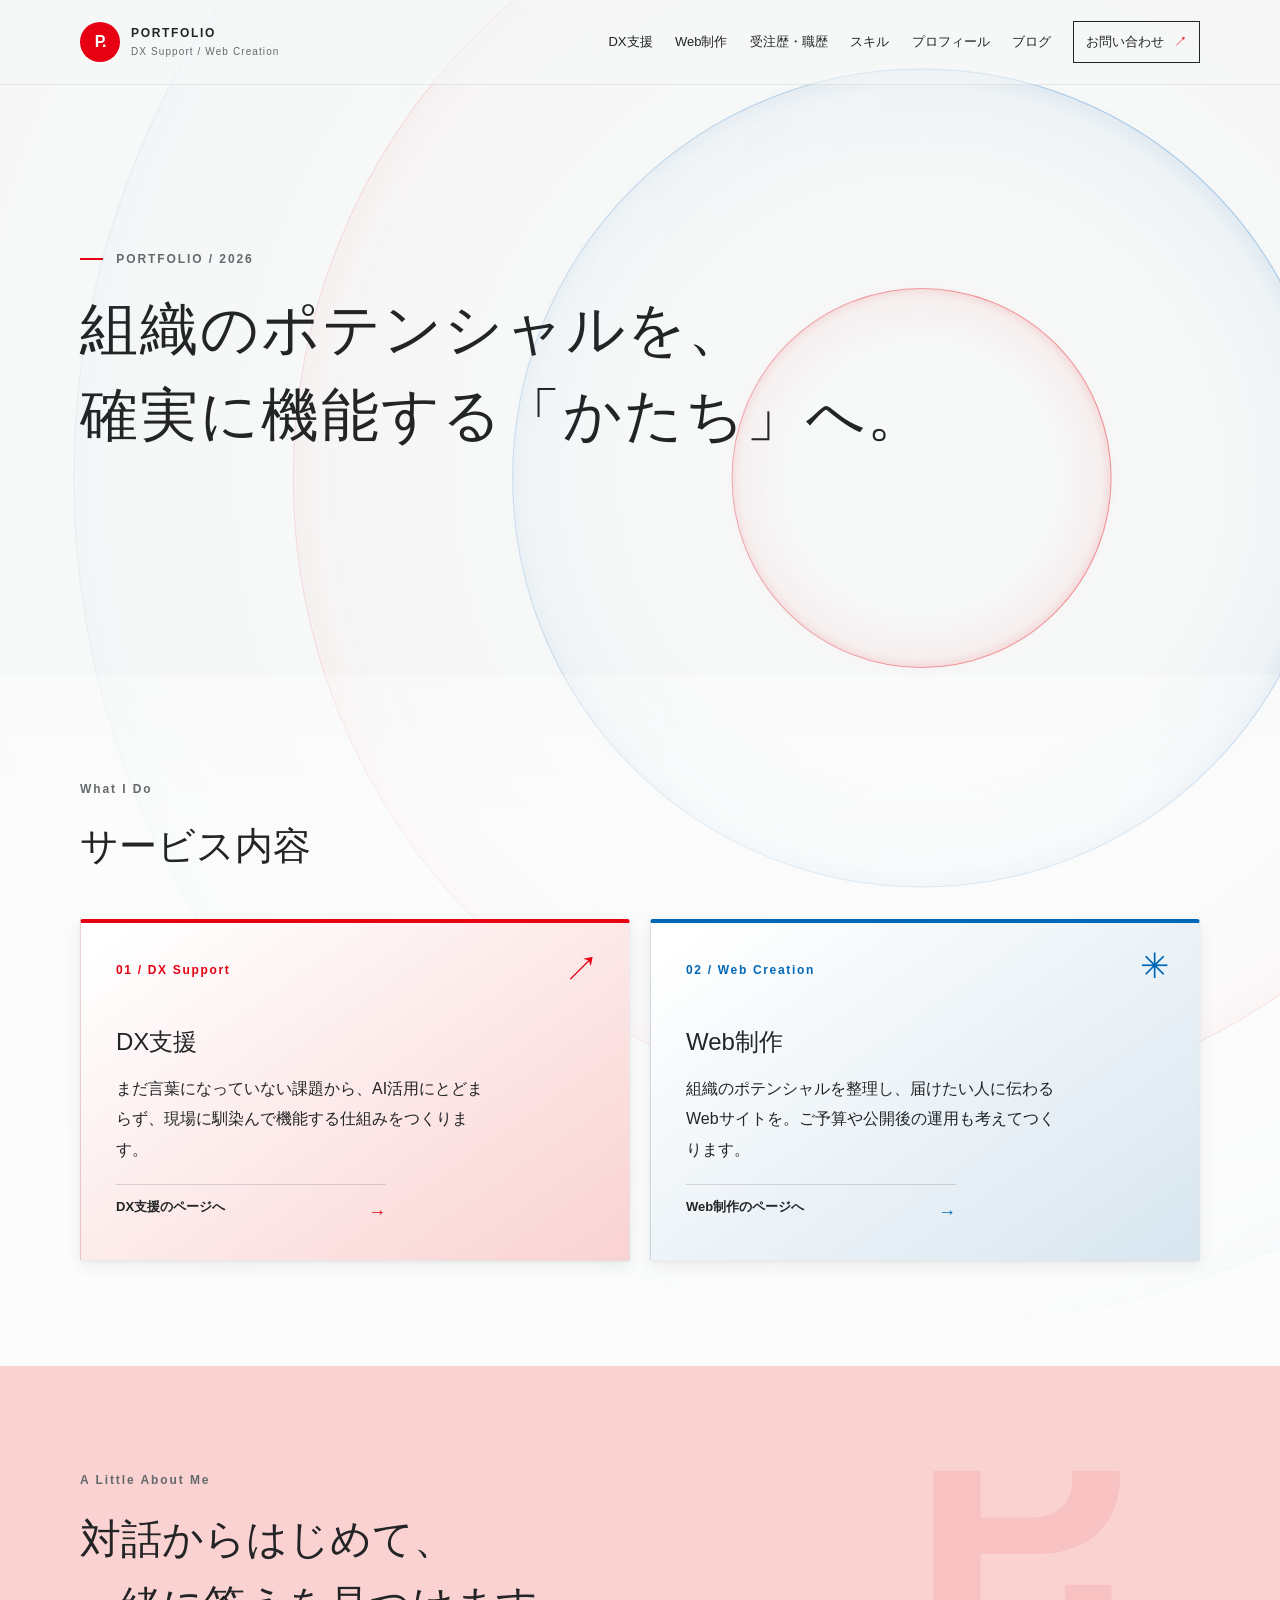
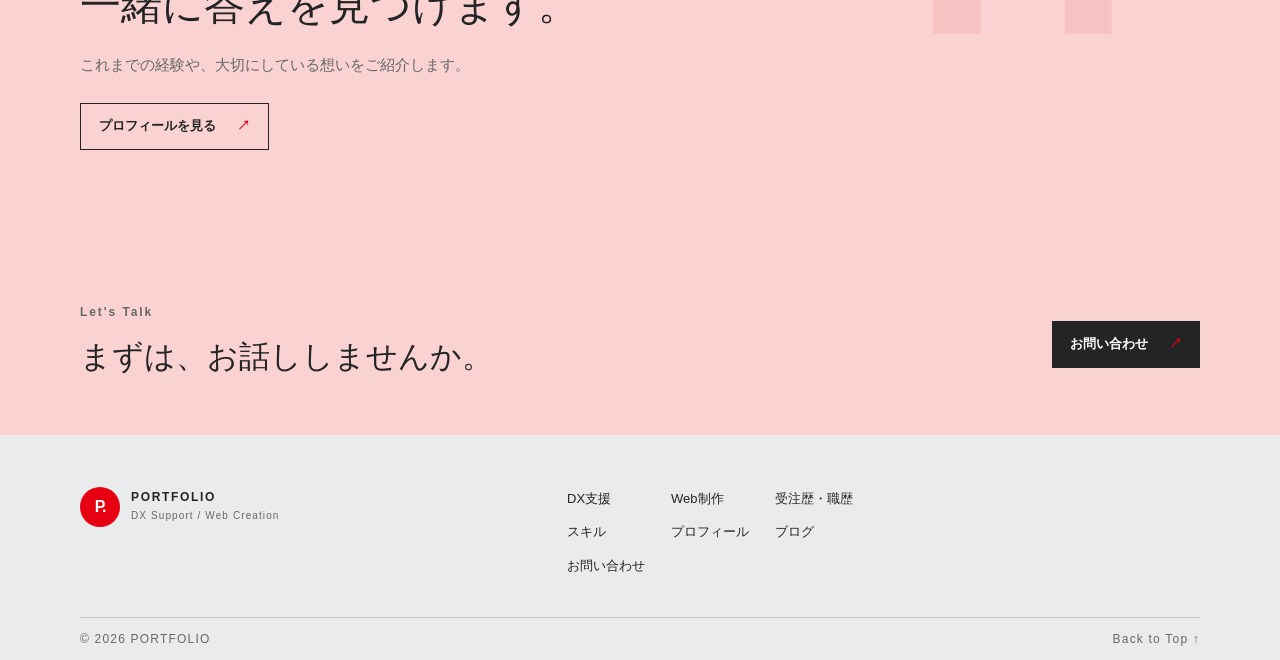
==== index.html @ 4e745b6d "1commit" ====
<!doctype html>
<html lang="ja">
<head>
  <meta charset="utf-8">
  <meta name="viewport" content="width=device-width, initial-scale=1">
  <meta name="description" content="DX支援とWebクリエーションで、課題を整理し、現場に馴染む仕組み作りをサポートします">
  <meta name="theme-color" content="#FAD2D2">
  <title>ポートフォリオ — DX支援とWebクリエーション</title>
  <link rel="stylesheet" href="style.css">
  <script src="menu.js" defer></script>
  <script src="hero.js" defer></script>
</head>
<body class="home-page">
  <header class="site-header">
    <div class="container header-inner">
      <a class="brand" href="index.html"><span class="brand-symbol">P.</span><span>PORTFOLIO<small>DX Support / Web Creation</small></span></a>
      <button class="menu-toggle" type="button" aria-expanded="false" aria-controls="site-nav" aria-label="メニューを開く"><span></span><span></span></button>
      <nav class="site-nav" id="site-nav" aria-label="メインナビゲーション">
        <a href="dx.html">DX支援</a><a href="web.html">Web制作</a><a href="works.html">受注歴・職歴</a><a href="skills.html">スキル</a><a href="profile.html">プロフィール</a><a href="blog.html">ブログ</a><a class="nav-contact" href="contact.html">お問い合わせ <span>↗</span></a>
      </nav>
    </div>
  </header>
  <main>
    <section class="hero">
      <div class="hero-copy">
        <p class="eyebrow"><span class="eyebrow-mark"></span> PORTFOLIO / 2026</p>
        <h1>組織のポテンシャルを、<br>確実に機能する<br class="mobile-break">「かたち」へ。</h1>
      </div>
      <div class="hero-art hero-art-wide" aria-hidden="true">
        <canvas class="hero-canvas"></canvas>
      </div>
    </section>
    <section class="section services" id="services">
      <div class="container">
        <div class="section-heading">
          <div><p class="eyebrow">What I Do</p><h2>サービス内容</h2></div>
        </div>
        <div class="service-grid">
          <a class="service-card card-dx" href="dx.html">
            <span class="card-label">01 / DX Support</span><span class="card-symbol" aria-hidden="true">↗</span>
            <h3>DX支援</h3>
            <p>まだ言葉になっていない課題から、AI活用にとどまらず、現場に馴染んで機能する仕組みをつくります。
            </p>
            <span class="card-link">DX支援のページへ <b>→</b></span>
          </a>
          <a class="service-card card-web" href="web.html">
            <span class="card-label">02 / Web Creation</span><span class="card-symbol" aria-hidden="true">✳</span>
            <h3>Web制作</h3>
            <p>組織のポテンシャルを整理し、届けたい人に伝わるWebサイトを。ご予算や公開後の運用も考えてつくります。</p>
            <span class="card-link">Web制作のページへ <b>→</b></span>
          </a>
        </div>
      </div>
    </section>
    <section class="section about">
      <div class="container about-inner">
        <div><p class="eyebrow">A Little About Me</p><h2>対話からはじめて、<br>一緒に答えを見つけます。</h2><p>これまでの経験や、大切にしている想いをご紹介します。</p><a class="button button-outline" href="profile.html">プロフィールを見る <span>↗</span></a></div>
        <span class="about-mark" aria-hidden="true">P.</span>
      </div>
    </section>
    <section class="section contact-strip">
      <div class="container strip-inner"><div><p class="eyebrow">Let's Talk</p><h2>まずは、お話ししませんか。</h2></div><a class="button button-dark" href="contact.html">お問い合わせ <span>↗</span></a></div>
    </section>
  </main>
  <footer class="site-footer">
    <div class="container footer-main">
      <a class="brand footer-brand" href="index.html"><span class="brand-symbol">P.</span><span>PORTFOLIO<small>DX Support / Web Creation</small></span></a>
      <nav class="footer-nav" aria-label="フッターナビゲーション"><a href="dx.html">DX支援</a><a href="web.html">Web制作</a><a href="works.html">受注歴・職歴</a><a href="skills.html">スキル</a><a href="profile.html">プロフィール</a><a href="blog.html">ブログ</a><a href="contact.html">お問い合わせ</a></nav>
    </div>
    <div class="container footer-bottom"><span>© <span data-year></span> PORTFOLIO</span><a href="#">Back to Top ↑</a></div>
  </footer>
</body>
</html>
---- style.css ----
/* =========================================================
   1. Color, typography, and shared design tokens
   Edit these values to update the palette across the site.
   ========================================================= */
:root {
  /* Base font size: 1rem = the browser's default size (normally 16px). */
  font-size: 100%;
  --hero-header-height: 84px;

  --expo-red: #E60012;
  --expo-blue: #0068B7;
  --expo-mid-gray: #828487;
  --expo-dark-gray: #222426;
  --expo-gray: #D2D7DA;
  --expo-pale-red: #FAD2D2;
  --expo-pale-blue: #D8E6F0;

  --accent: var(--expo-red);
  --accent-soft: var(--expo-pale-red);
  --accent-rgb: 230, 0, 18;

  --paper: #F7F8F8;
  --white: #FFFFFF;
  --text: var(--expo-dark-gray);
  --muted: #65696B;
  --line: rgba(34, 36, 38, 0.16);
  --font: "Noto Sans JP", "Hiragino Kaku Gothic ProN", Meiryo, sans-serif;
}

/* WEB page uses blue. All other pages use the default red theme. */
body.theme-web {
  --accent: var(--expo-blue);
  --accent-soft: var(--expo-pale-blue);
  --accent-rgb: 0, 104, 183;
}

/* =========================================================
   2. Base styles and shared layout
   ========================================================= */
* {
  box-sizing: border-box;
}

html {
  scroll-behavior: smooth;
}

body {
  margin: 0;
  background: var(--paper);
  color: var(--text);
  font-family: var(--font);
  font-size: 1rem;
  line-height: 1.9;
  -webkit-font-smoothing: antialiased;
}

a {
  color: inherit;
  text-decoration: none;
}

button {
  font: inherit;
}

.container {
  width: min(1120px, calc(100% - 64px));
  margin-inline: auto;
}

.section {
  padding-block: 105px;
}

/* Shared small section label: eyebrow */
.eyebrow {
  margin: 0 0 18px;
  color: var(--muted);
  font: 600 0.75rem/1.5 Arial, sans-serif;
  letter-spacing: 0.16em;
}

/* Red/blue short line beside the eyebrow label */
.eyebrow-mark {
  display: inline-block;
  width: 23px;
  height: 2px;
  margin: 0 8px 3px 0;
  background: var(--accent);
}

/* =========================================================
   3. Shared header and navigation
   ========================================================= */
.brand {
  display: inline-flex;
  align-items: center;
  gap: 11px;
  font: 700 0.75rem/1.25 Arial, sans-serif;
  letter-spacing: 0.14em;
}

.brand small {
  display: block;
  margin-top: 5px;
  color: var(--muted);
  font-size: 0.625rem;
  font-weight: 500;
  letter-spacing: 0.11em;
}

.brand-symbol {
  display: grid;
  width: 40px;
  height: 40px;
  place-items: center;
  border-radius: 50%;
  background: var(--accent);
  color: var(--white);
  font-size: 1rem;
  letter-spacing: -0.08em;
}

.site-header {
  position: relative;
  z-index: 4;
  border-bottom: 1px solid var(--line);
  background: rgba(247, 248, 248, 0.96);
}

.home-page .site-header {
  border-bottom-color: rgba(34, 36, 38, 0.08);
  background: rgba(247, 248, 248, 0.58);
}

.header-inner {
  display: flex;
  min-height: 84px;
  align-items: center;
  justify-content: space-between;
  gap: 24px;
}

.site-nav {
  display: flex;
  align-items: center;
  gap: clamp(12px, 1.75vw, 23px);
}

.site-nav a {
  position: relative;
  font-size: 0.8125rem;
  white-space: nowrap;
}

.site-nav a:not(.nav-contact):hover,
.site-nav a[aria-current="page"] {
  color: var(--accent);
}

/* Active-page underline decoration */
.site-nav a[aria-current="page"]:not(.nav-contact)::after {
  position: absolute;
  right: 0;
  bottom: -7px;
  left: 0;
  height: 2px;
  background: var(--accent);
  content: "";
}

.nav-contact {
  padding: 8px 12px;
  border: 1px solid var(--expo-dark-gray);
}

.nav-contact span,
.button span {
  margin-left: 6px;
  color: var(--accent);
}

.menu-toggle {
  display: none;
}

/* =========================================================
   4. TOP page: hero, service cards, and introduction
   ========================================================= */
.hero {
  position: relative;
  display: flex;
  width: 100%;
  min-height: 590px;
  align-items: center;
  margin-inline: 0;
  padding-block: 65px 95px;
}

.hero-copy {
  position: relative;
  z-index: 2;
  width: min(1120px, calc(100% - 64px));
  margin-inline: auto;
}

/* Hero/page title font sizes */
.hero h1,
.page-hero h1 {
  margin: 0 0 22px;
  font-size: clamp(2.3125rem, 4.5vw, 3.625rem);
  font-weight: 500;
  line-height: 1.5;
  letter-spacing: 0.035em;
}

.mobile-break {
  display: none;
}

.lead {
  margin: 0 0 29px;
  color: var(--muted);
  font-size: 1rem;
  line-height: 2.15;
}

.text-link {
  display: inline-flex;
  align-items: center;
  gap: 14px;
  padding-bottom: 5px;
  border-bottom: 1px solid var(--expo-dark-gray);
  font-size: 0.875rem;
  font-weight: 600;
}

.text-link span,
.card-link b {
  color: var(--accent);
  font-size: 1.125rem;
}

/* Hero illustration decoration, shared by TOP, DX, and WEB */
.hero-art {
  position: relative;
  width: min(100%, 465px);
  aspect-ratio: 1 / 0.84;
  justify-self: end;
  overflow: hidden;
  background: transparent;
}

.hero > .hero-art {
  position: absolute;
  z-index: 1;
  top: 50%;
  right: 0;
  width: min(43%, 465px);
  transform: translateY(-50%);
}

.hero > .hero-art.hero-art-wide {
  inset: calc(-1 * var(--hero-header-height)) 0 0;
  width: 100%;
  height: calc(100vh + 360px);
  aspect-ratio: auto;
  transform: none;
  pointer-events: none;
}

.hero-art-wide::before {
  display: none;
}

.hero-canvas {
  position: absolute;
  inset: 0;
  display: block;
  width: 100%;
  height: 100%;
}

.hero-art-wide .art-disc,
.hero-art-wide .art-caption,
.hero-art-wide .art-index {
  display: none;
}

.hero-art::before {
  position: absolute;
  z-index: 0;
  top: 50%;
  left: 50%;
  width: 82%;
  aspect-ratio: 1;
  border-radius: 50%;
  background: var(--accent-soft);
  opacity: 0.46;
  content: "";
  transform: translate(-50%, -50%);
}

.light-triangle {
  position: absolute;
  inset: 0;
  z-index: 1;
  width: 100%;
  height: 100%;
  overflow: visible;
}

.triangle-fill {
  fill: var(--accent-soft);
  fill-opacity: 0.17;
}

.triangle-outline {
  fill: none;
  stroke: var(--accent);
  stroke-opacity: 0.42;
  stroke-width: 0.8;
  vector-effect: non-scaling-stroke;
}

.triangle-rays {
  fill: none;
  stroke: var(--accent);
  stroke-opacity: 0.13;
  stroke-width: 0.65;
  vector-effect: non-scaling-stroke;
}

.moving-ray {
  stroke: var(--accent);
  stroke-linecap: round;
  stroke-width: 1;
  vector-effect: non-scaling-stroke;
}

.ray-one {
  stroke-opacity: 0.38;
}

.ray-two,
.ray-three {
  stroke-opacity: 0.2;
}

.light-halo {
  fill: var(--accent);
  opacity: 0.24;
  filter: blur(9px);
}

.light-point {
  fill: var(--white);
  stroke: var(--accent);
  stroke-width: 1;
  vector-effect: non-scaling-stroke;
}

.art-disc {
  position: absolute;
  z-index: 2;
  top: 50%;
  left: 50%;
  display: flex;
  width: 142px;
  aspect-ratio: 1;
  align-items: center;
  justify-content: center;
  gap: 5px;
  border-radius: 50%;
  background: var(--white);
  color: var(--expo-dark-gray);
  font: 600 1.3125rem Arial, sans-serif;
  letter-spacing: -0.06em;
  transform: translate(-50%, -50%);
}

.art-disc span {
  color: var(--accent);
  font-size: 1.0625rem;
}

.art-caption,
.art-index {
  position: absolute;
  z-index: 3;
  color: var(--expo-dark-gray);
  font: 600 0.6875rem Arial, sans-serif;
  letter-spacing: 0.15em;
}

.art-caption {
  bottom: 11%;
  left: 9%;
}

.art-index {
  top: 10%;
  right: 9%;
  color: var(--accent);
}

/* TOP: two service cards */
.services {
  position: relative;
  z-index: 2;
  background: var(--white);
}

.home-page .services {
  background: linear-gradient(
    180deg,
    rgba(255, 255, 255, 0.3) 0,
    rgba(255, 255, 255, 0.56) 150px,
    rgba(255, 255, 255, 0.56) 100%
  );
}

.section-heading {
  display: flex;
  align-items: end;
  justify-content: space-between;
  gap: 28px;
  margin-bottom: 42px;
}

/* Section heading font sizes */
.section-heading h2,
.section-title {
  margin: 0;
  font-size: clamp(1.6875rem, 3vw, 2.375rem);
  font-weight: 500;
  line-height: 1.6;
}

.content-section .section-heading > p {
  margin: 0 0 4px;
  color: var(--muted);
  font-size: 0.875rem;
  line-height: 2;
}

.service-grid {
  display: grid;
  grid-template-columns: repeat(2, 1fr);
  gap: 20px;
}

.service-card {
  position: relative;
  min-height: 305px;
  padding: 31px 35px;
  border: 1px solid rgba(34, 36, 38, 0.08);
  border-top: 4px solid var(--card-accent);
  border-radius: 3px;
  box-shadow: 0 5px 16px rgba(34, 36, 38, 0.07), 0 1px 3px rgba(34, 36, 38, 0.05);
  transition: transform 0.2s ease, box-shadow 0.2s ease;
}

.service-card:hover {
  transform: translateY(-6px);
  box-shadow: 0 14px 28px rgba(34, 36, 38, 0.12), 0 3px 8px rgba(34, 36, 38, 0.06);
}

/* Each service card has its own palette, regardless of the current page theme. */
.card-dx {
  --card-accent: var(--expo-red);

  background: linear-gradient(145deg, var(--white) 5%, var(--expo-pale-red) 100%);
}

.card-web {
  --card-accent: var(--expo-blue);

  background: linear-gradient(145deg, var(--white) 5%, var(--expo-pale-blue) 100%);
}

.card-label {
  color: var(--card-accent);
  font: 600 0.75rem Arial, sans-serif;
  letter-spacing: 0.14em;
}

.work-art > span {
  color: var(--muted);
  font: 600 0.75rem Arial, sans-serif;
  letter-spacing: 0.14em;
}

.card-symbol {
  position: absolute;
  top: 23px;
  right: 30px;
  color: var(--card-accent);
  font: 400 2.1875rem Arial, sans-serif;
}

.service-card h3 {
  margin: 38px 0 12px;
  font-size: 1.5rem;
  font-weight: 500;
  line-height: 1.65;
}

.service-card > p {
  max-width: 380px;
  margin: 0 0 19px;
  color: var(--expo-dark-gray);
  font-size: 1rem;
  line-height: 1.9;
}

.card-link {
  display: flex;
  width: min(100%, 270px);
  justify-content: space-between;
  padding-top: 10px;
  border-top: 1px solid var(--line);
  font-size: 0.8125rem;
  font-weight: 600;
}

.card-link b {
  color: var(--card-accent);
}

/* TOP: profile introduction section */
.about {
  background: var(--accent-soft);
}

.about-inner {
  position: relative;
  overflow: hidden;
}

.about h2 {
  margin: 0 0 13px;
  font-size: clamp(1.75rem, 3.2vw, 2.5625rem);
  font-weight: 500;
  line-height: 1.6;
}

.about-inner > div > p:not(.eyebrow) {
  margin: 0 0 23px;
  color: var(--muted);
  font-size: 0.9375rem;
}

/* Large decorative initials in the TOP profile section */
.about-mark {
  position: absolute;
  top: -100px;
  right: 10%;
  color: rgba(var(--accent-rgb), 0.08);
  font: 700 20.625rem / 0.9 Arial, sans-serif;
  letter-spacing: -0.14em;
  pointer-events: none;
}

.button {
  position: relative;
  z-index: 1;
  display: inline-flex;
  min-height: 47px;
  align-items: center;
  justify-content: center;
  gap: 15px;
  padding: 0 18px;
  font-size: 0.8125rem;
  font-weight: 600;
}

.button-outline {
  border: 1px solid var(--expo-dark-gray);
}

.button-outline:hover {
  background: var(--expo-dark-gray);
  color: var(--white);
}

.button-dark {
  background: var(--expo-dark-gray);
  color: var(--white);
}

.button-dark:hover {
  background: var(--accent);
}

/* TOP and inner-page contact call-to-action section */
.contact-strip {
  padding-block: 48px;
  background: var(--accent-soft);
}

.strip-inner {
  display: flex;
  align-items: center;
  justify-content: space-between;
  gap: 20px;
}

.strip-inner .eyebrow {
  margin-bottom: 7px;
}

.strip-inner h2 {
  margin: 0;
  font-size: clamp(1.375rem, 3vw, 1.9375rem);
  font-weight: 500;
}

/* =========================================================
   5. DX and WEB pages: page hero and service sections
   ========================================================= */
.page-hero {
  padding-block: 93px 70px;
}

/* DX/WEB hero with the circular illustration */
.page-hero.has-art {
  display: grid;
  grid-template-columns: 1fr 0.9fr;
  align-items: center;
  gap: 30px;
}

.page-hero.has-art .hero-art {
  grid-column: 2;
  grid-row: 1;
  align-self: center;
}

.page-hero.has-art .page-hero-copy {
  grid-column: 1;
  grid-row: 1;
}

.page-hero h1 {
  margin-bottom: 15px;
}

.page-hero .lead {
  margin-bottom: 0;
}

.content-section {
  background: var(--white);
}

.section-gray {
  background: var(--paper);
}

.section-title {
  margin-bottom: 38px;
}

/* DX/WEB: three-step service process */
.steps {
  display: grid;
  grid-template-columns: repeat(3, 1fr);
  border-block: 1px solid var(--line);
}

.steps article {
  min-height: 195px;
  padding: 23px 25px 22px 0;
}

.steps article + article {
  padding-left: 25px;
  border-left: 1px solid var(--line);
}

.steps article > span,
.service-list article > span,
.skill-list article > span {
  color: var(--accent);
  font: 600 0.75rem Arial, sans-serif;
  letter-spacing: 0.1em;
}

.steps h3 {
  margin: 25px 0 7px;
  font-size: 1.125rem;
  font-weight: 600;
}

.steps p,
.work-card > p:last-child {
  margin: 0;
  color: var(--muted);
  font-size: 0.875rem;
  line-height: 1.9;
}

/* DX/WEB: list of offered services */
.service-list {
  border-top: 1px solid var(--line);
}

.service-list article {
  display: grid;
  grid-template-columns: 85px 1fr;
  gap: 15px;
  padding: 23px 0;
  border-bottom: 1px solid var(--line);
}

.service-list h3 {
  margin: 0 0 5px;
  font-size: 1.0625rem;
}

.service-list p {
  margin: 0;
  color: var(--muted);
  font-size: 0.875rem;
}

/* =========================================================
   6. Works and skills pages
   ========================================================= */
/* Works and DX/WEB case-study cards */
.work-grid {
  display: grid;
  grid-template-columns: repeat(3, 1fr);
  gap: 23px;
}

.work-art {
  position: relative;
  display: flex;
  min-height: 205px;
  flex-direction: column;
  justify-content: space-between;
  padding: 17px;
  overflow: hidden;
}

/* Decorative orbit outlines on case-study cards */
.work-art::before,
.work-art::after {
  position: absolute;
  width: 160px;
  height: 160px;
  border: 1px solid rgba(34, 36, 38, 0.25);
  border-radius: 50%;
  content: "";
}

.work-art::before {
  top: 25px;
  right: -25px;
}

.work-art::after {
  right: 12px;
  bottom: -95px;
}

.work-art > span,
.work-art > b {
  position: relative;
  z-index: 1;
}

.work-art > b {
  align-self: flex-end;
  color: var(--expo-dark-gray);
  font: 500 1.5rem / 1.25 Arial, sans-serif;
}

/* Case-study card background colors */
.art-red,
.art-blue {
  background: var(--accent-soft);
}

.art-gray {
  background: var(--expo-gray);
}

.work-category {
  margin: 15px 0 5px;
  color: var(--muted);
  font-size: 0.75rem;
}

.work-card h3 {
  margin: 0 0 6px;
  font-size: 1rem;
}

.section-action {
  margin-top: 32px;
}

.note {
  margin: 18px 0 0;
  color: var(--muted);
  font-size: 0.75rem;
}

/* Career and qualification timelines */
.timeline {
  border-top: 1px solid var(--line);
}

.timeline article {
  display: grid;
  grid-template-columns: 180px 1fr;
  gap: 20px;
  padding: 22px 0;
  border-bottom: 1px solid var(--line);
}

.timeline article > p {
  margin: 0;
  color: var(--muted);
  font: 500 0.875rem Arial, sans-serif;
}

.timeline h3 {
  margin: 0 0 5px;
  font-size: 1.0625rem;
}

.timeline article div > span {
  color: var(--muted);
  font-size: 0.875rem;
}

/* Skills page: skill categories and tools */
.skill-layout {
  display: grid;
  grid-template-columns: 0.75fr 1.25fr;
  gap: 45px;
}

.skill-layout .section-title {
  margin-bottom: 0;
}

.skill-list {
  border-top: 1px solid var(--line);
}

.skill-list article {
  display: grid;
  grid-template-columns: 60px 1fr;
  gap: 12px;
  padding: 21px 0;
  border-bottom: 1px solid var(--line);
}

.skill-list h3 {
  margin: 0 0 5px;
  font-size: 1.0625rem;
}

.skill-list p {
  margin: 0;
  color: var(--muted);
  font-size: 0.875rem;
}

.tags {
  display: flex;
  flex-wrap: wrap;
  align-content: start;
  gap: 10px;
}

.tags span {
  padding: 8px 14px;
  border: 1px solid var(--line);
  border-radius: 30px;
  font-size: 0.8125rem;
}

/* =========================================================
   7. Profile page
   ========================================================= */
.profile-layout {
  display: grid;
  grid-template-columns: 0.8fr 1.2fr;
  align-items: center;
  gap: 75px;
}

/* Profile photo placeholder and its decorative circles */
.portrait {
  position: relative;
  display: grid;
  min-height: 380px;
  place-items: center;
  overflow: hidden;
  background: var(--accent-soft);
  color: var(--accent);
  font: 600 1.875rem / 1.15 Arial, sans-serif;
  text-align: center;
  letter-spacing: 0.1em;
}

.portrait::before,
.portrait::after {
  position: absolute;
  width: 195px;
  height: 195px;
  border: 1px solid rgba(34, 36, 38, 0.2);
  border-radius: 50%;
  content: "";
}

.portrait::before {
  top: 12%;
  left: -25%;
}

.portrait::after {
  right: -25%;
  bottom: -16%;
}

.portrait small {
  position: absolute;
  bottom: 13px;
  color: var(--muted);
  font: 400 0.75rem var(--font);
  letter-spacing: 0;
}

.profile-copy .eyebrow {
  margin-bottom: 12px;
}

.profile-copy h2 {
  margin: 0;
  font-size: 1.6875rem;
  font-weight: 500;
}

.profile-copy .role {
  margin: 3px 0 22px;
  color: var(--muted);
  font: 500 0.75rem Arial, sans-serif;
  letter-spacing: 0.13em;
}

.profile-copy > p:not(.eyebrow):not(.role) {
  color: var(--muted);
  font-size: 0.9375rem;
  line-height: 2.1;
}

.profile-copy .text-link {
  margin-top: 9px;
}

/* Profile page: personal message section */
.belief {
  background: var(--accent-soft);
  text-align: center;
}

.belief h2 {
  margin: 0 0 17px;
  font-size: clamp(1.6875rem, 4vw, 2.4375rem);
  font-weight: 500;
  line-height: 1.65;
}

.belief p:last-child {
  margin: 0;
  color: var(--muted);
  font-size: 0.9375rem;
}

/* =========================================================
   8. Blog and contact pages: simple doorway cards
   ========================================================= */
.door-card {
  max-width: 760px;
  padding: 58px 25px;
  background: var(--paper);
  text-align: center;
}

.door-symbol {
  display: grid;
  width: 60px;
  height: 60px;
  place-items: center;
  margin: 0 auto 22px;
  border-radius: 50%;
  background: var(--accent-soft);
  color: var(--accent);
  font-size: 1.5625rem;
}

.door-card .eyebrow {
  margin-bottom: 10px;
}

.door-card h2 {
  margin: 0 0 12px;
  font-size: clamp(1.5rem, 3vw, 2.0625rem);
  font-weight: 500;
}

.door-card > p:not(.eyebrow):not(.note) {
  margin: 0 0 22px;
  color: var(--muted);
  font-size: 0.9375rem;
}

.door-card .note {
  margin-top: 14px;
}

/* Utility for coloring a single text element with the page accent */
.accent-text {
  color: var(--accent);
}

/* =========================================================
   9. Shared footer
   ========================================================= */
.site-footer {
  padding-top: 52px;
  background: #E9EBEC;
}

.footer-main {
  display: grid;
  grid-template-columns: 1fr 1.4fr;
  gap: 35px;
  padding-bottom: 38px;
}

.footer-brand {
  align-self: start;
}

.footer-nav {
  display: grid;
  grid-template-columns: repeat(3, max-content);
  gap: 9px 26px;
}

.footer-nav a {
  font-size: 0.8125rem;
}

.footer-nav a:hover {
  color: var(--accent);
}

.footer-bottom {
  display: flex;
  justify-content: space-between;
  padding-block: 14px;
  border-top: 1px solid var(--line);
  color: var(--muted);
  font: 500 0.75rem Arial, sans-serif;
  letter-spacing: 0.1em;
}

/* =========================================================
   10. Responsive layout
   ========================================================= */
/* Tablet: collapse the navigation into a menu button */
@media (max-width: 960px) {
  :root {
    --hero-header-height: 76px;
  }

  .container {
    width: min(100% - 48px, 760px);
  }

  .header-inner {
    min-height: 76px;
  }

  .menu-toggle {
    z-index: 6;
    display: flex;
    width: 42px;
    height: 42px;
    flex-direction: column;
    align-items: center;
    justify-content: center;
    gap: 6px;
    border: 1px solid var(--line);
    background: transparent;
    cursor: pointer;
  }

  .menu-toggle span {
    width: 16px;
    height: 1px;
    background: var(--expo-dark-gray);
  }

  .site-nav {
    position: absolute;
    top: 75px;
    right: 0;
    left: 0;
    display: none;
    align-items: stretch;
    gap: 0;
    padding: 10px 24px 20px;
    border-bottom: 1px solid var(--line);
    background: var(--paper);
  }

  .site-nav.is-open {
    display: flex;
    flex-direction: column;
  }

  .site-nav a {
    padding: 9px 0;
  }

  .site-nav a[aria-current="page"]::after {
    display: none;
  }

  .site-nav .nav-contact {
    align-self: flex-start;
    margin-top: 8px;
    padding: 7px 12px;
  }

  .hero {
    min-height: 500px;
  }

  .hero-copy {
    width: min(100% - 48px, 760px);
  }

  .hero > .hero-art {
    width: min(45%, 360px);
  }

  .page-hero.has-art {
    grid-template-columns: 1fr 0.8fr;
    gap: 20px;
  }

  .profile-layout {
    gap: 40px;
  }
}

/* Mobile: single-column sections and compact typography */
@media (max-width: 640px) {
  body {
    font-size: 1rem;
  }

  .container {
    width: calc(100% - 40px);
  }

  .section {
    padding-block: 72px;
  }

  .hero {
    min-height: 0;
    display: block;
    padding-block: 58px 78px;
  }

  .hero-copy {
    width: calc(100% - 40px);
  }

  .hero h1,
  .page-hero h1 {
    font-size: clamp(2.125rem, 9vw, 2.8125rem);
  }

  .hero h1 {
    font-size: clamp(1.75rem, 8vw, 2.25rem);
    line-height: 1.55;
  }

  .mobile-break {
    display: initial;
  }

  .lead {
    font-size: 0.875rem;
  }

  .hero > .hero-art {
    position: relative;
    top: auto;
    right: auto;
    width: min(100%, 410px);
    justify-self: center;
    margin: 34px auto 0;
    transform: none;
  }

  .hero > .hero-art.hero-art-wide {
    position: absolute;
    inset: calc(-1 * var(--hero-header-height)) 0 0;
    width: 100%;
    height: calc(100vh + 360px);
    margin: 0;
  }

  .art-disc {
    width: 105px;
    font-size: 1.125rem;
  }

  .section-heading {
    display: block;
    margin-bottom: 29px;
  }

  .section-heading h2,
  .section-title {
    font-size: 1.6875rem;
  }

  .content-section .section-heading > p {
    margin-top: 14px;
  }

  .service-grid {
    grid-template-columns: 1fr;
    gap: 13px;
  }

  .service-card {
    min-height: 280px;
    padding: 25px;
  }

  .service-card h3 {
    margin-top: 34px;
    font-size: 1.375rem;
  }

  .about-mark {
    top: 5px;
    right: -18px;
    font-size: 12.8125rem;
  }

  .page-hero {
    padding-block: 64px 48px;
  }

  .page-hero.has-art {
    grid-template-columns: 1fr;
    gap: 30px;
  }

  .page-hero.has-art .page-hero-copy,
  .page-hero.has-art .hero-art {
    grid-column: 1;
    grid-row: auto;
  }

  .page-hero.has-art .hero-art {
    width: min(100%, 410px);
    justify-self: center;
  }

  .steps {
    grid-template-columns: 1fr;
  }

  .steps article,
  .steps article + article {
    min-height: auto;
    padding: 17px 0;
    border-left: 0;
  }

  .steps h3 {
    margin: 10px 0 5px;
  }

  .service-list article {
    grid-template-columns: 48px 1fr;
    gap: 7px;
    padding-block: 18px;
  }

  .work-grid {
    grid-template-columns: 1fr;
    gap: 25px;
  }

  .work-art {
    min-height: 225px;
  }

  .strip-inner {
    align-items: flex-start;
    flex-direction: column;
  }

  .timeline article {
    grid-template-columns: 1fr;
    gap: 6px;
    padding-block: 17px;
  }

  .skill-layout,
  .profile-layout {
    grid-template-columns: 1fr;
    gap: 25px;
  }

  .skill-list article {
    grid-template-columns: 45px 1fr;
  }

  .portrait {
    width: min(100%, 350px);
    min-height: 300px;
    justify-self: center;
  }

  .door-card {
    padding: 43px 18px;
  }

  .footer-main {
    grid-template-columns: 1fr;
    gap: 25px;
    padding-bottom: 30px;
  }

  .footer-nav {
    grid-template-columns: repeat(2, max-content);
    gap: 9px 24px;
  }
}

/* Respect the visitor's reduced-motion preference */
@media (prefers-reduced-motion: reduce) {
  html {
    scroll-behavior: auto;
  }

  *,
  *::before,
  *::after {
    transition-duration: 0.01ms !important;
  }
}
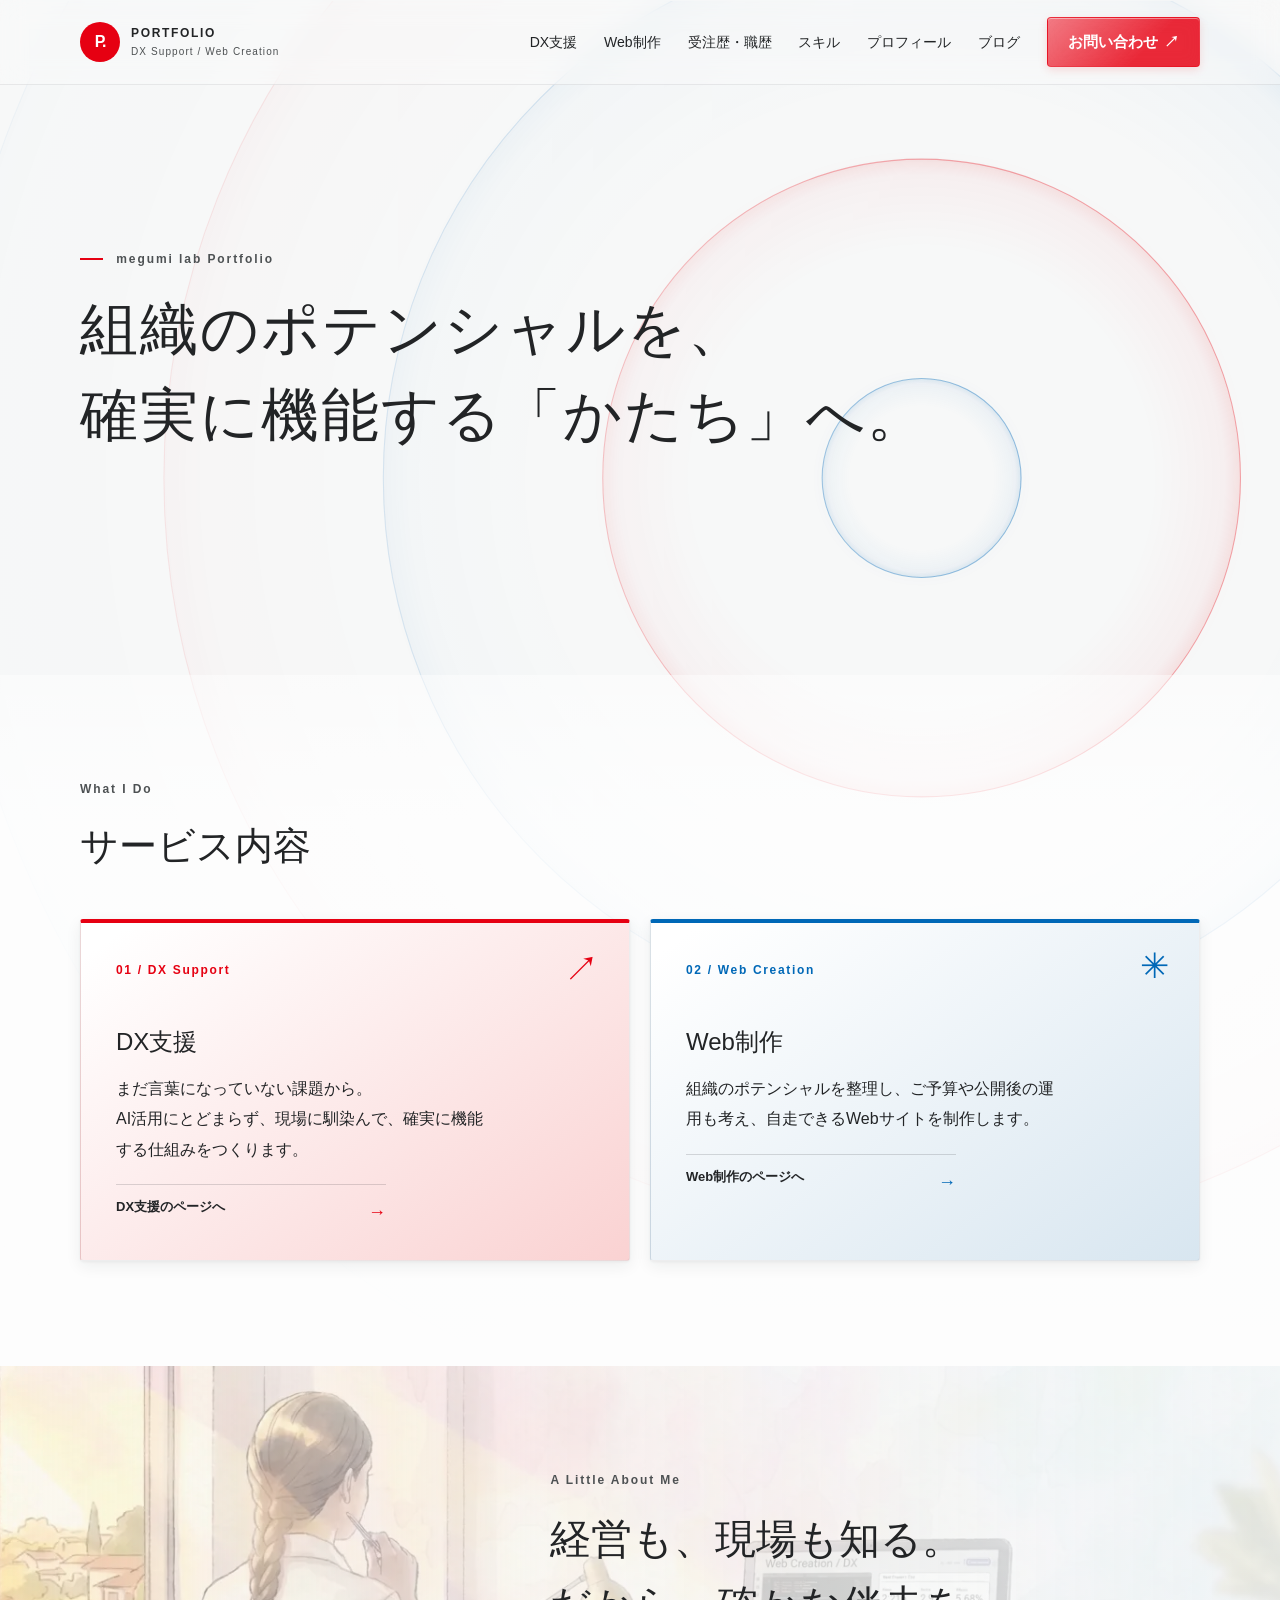
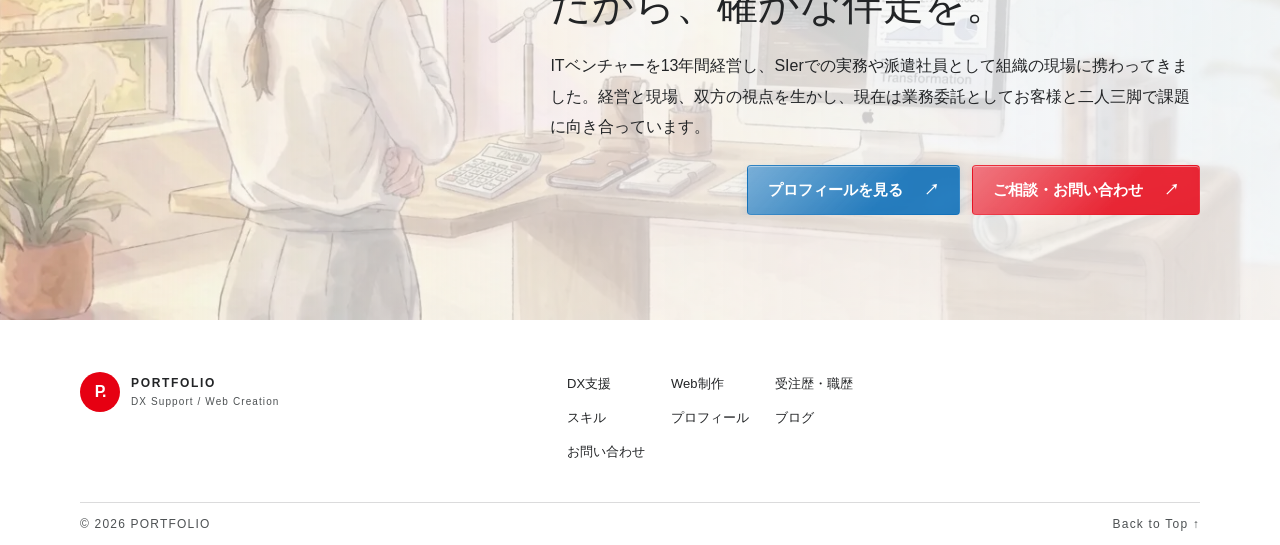
==== commit 36d5d291: "TOPページ" ====
--- a/index.html
+++ b/index.html
@@ -21,45 +21,51 @@
     </div>
   </header>
   <main>
-    <section class="hero">
-      <div class="hero-copy">
-        <p class="eyebrow"><span class="eyebrow-mark"></span> PORTFOLIO / 2026</p>
-        <h1>組織のポテンシャルを、<br>確実に機能する<br class="mobile-break">「かたち」へ。</h1>
-      </div>
+    <div class="home-hero-services">
       <div class="hero-art hero-art-wide" aria-hidden="true">
         <canvas class="hero-canvas"></canvas>
       </div>
-    </section>
-    <section class="section services" id="services">
-      <div class="container">
-        <div class="section-heading">
-          <div><p class="eyebrow">What I Do</p><h2>サービス内容</h2></div>
+      <section class="hero">
+        <div class="hero-copy">
+          <p class="eyebrow"><span class="eyebrow-mark"></span> megumi lab Portfolio</p>
+          <h1>組織のポテンシャルを、<br>確実に機能する<br class="mobile-break">「かたち」へ。</h1>
         </div>
-        <div class="service-grid">
-          <a class="service-card card-dx" href="dx.html">
-            <span class="card-label">01 / DX Support</span><span class="card-symbol" aria-hidden="true">↗</span>
-            <h3>DX支援</h3>
-            <p>まだ言葉になっていない課題から、AI活用にとどまらず、現場に馴染んで機能する仕組みをつくります。
-            </p>
-            <span class="card-link">DX支援のページへ <b>→</b></span>
-          </a>
-          <a class="service-card card-web" href="web.html">
-            <span class="card-label">02 / Web Creation</span><span class="card-symbol" aria-hidden="true">✳</span>
-            <h3>Web制作</h3>
-            <p>組織のポテンシャルを整理し、届けたい人に伝わるWebサイトを。ご予算や公開後の運用も考えてつくります。</p>
-            <span class="card-link">Web制作のページへ <b>→</b></span>
-          </a>
+      </section>
+      <section class="section services" id="services">
+        <div class="container">
+          <div class="section-heading">
+            <div><p class="eyebrow">What I Do</p><h2>サービス内容</h2></div>
+          </div>
+          <div class="service-grid">
+            <a class="service-card card-dx" href="dx.html">
+              <span class="card-label">01 / DX Support</span><span class="card-symbol" aria-hidden="true">↗</span>
+              <h3>DX支援</h3>
+              <p>まだ言葉になっていない課題から。<br>
+                AI活用にとどまらず、現場に馴染んで、確実に機能する仕組みをつくります。</p>
+              <span class="card-link">DX支援のページへ <b>→</b></span>
+            </a>
+            <a class="service-card card-web" href="web.html">
+              <span class="card-label">02 / Web Creation</span><span class="card-symbol" aria-hidden="true">✳</span>
+              <h3>Web制作</h3>
+              <p>組織のポテンシャルを整理し、ご予算や公開後の運用も考え、自走できるWebサイトを制作します。</p>
+              <span class="card-link">Web制作のページへ <b>→</b></span>
+            </a>
+          </div>
+        </div>
+      </section>
+    </div>
+    <section class="section about">
+      <div class="container about-inner">
+        <div>
+          <p class="eyebrow">A Little About Me</p>
+          <h2>経営も、現場も知る。<br>だから、確かな伴走を。</h2>
+          <p>ITベンチャーを13年間経営し、SIerでの実務や派遣社員として組織の現場に携わってきました。経営と現場、双方の視点を生かし、現在は業務委託としてお客様と二人三脚で課題に向き合っています。</p>
+          <div class="about-actions">
+            <a class="button button-profile" href="profile.html">プロフィールを見る <span>↗</span></a>
+            <a class="button button-contact" href="contact.html">ご相談・お問い合わせ <span>↗</span></a>
+          </div>
         </div>
       </div>
-    </section>
-    <section class="section about">
-      <div class="container about-inner">
-        <div><p class="eyebrow">A Little About Me</p><h2>対話からはじめて、<br>一緒に答えを見つけます。</h2><p>これまでの経験や、大切にしている想いをご紹介します。</p><a class="button button-outline" href="profile.html">プロフィールを見る <span>↗</span></a></div>
-        <span class="about-mark" aria-hidden="true">P.</span>
-      </div>
-    </section>
-    <section class="section contact-strip">
-      <div class="container strip-inner"><div><p class="eyebrow">Let's Talk</p><h2>まずは、お話ししませんか。</h2></div><a class="button button-dark" href="contact.html">お問い合わせ <span>↗</span></a></div>
     </section>
   </main>
   <footer class="site-footer">
--- a/style.css
+++ b/style.css
@@ -22,7 +22,7 @@
   --paper: #F7F8F8;
   --white: #FFFFFF;
   --text: var(--expo-dark-gray);
-  --muted: #65696B;
+  --muted: #4D5153;
   --line: rgba(34, 36, 38, 0.16);
   --font: "Noto Sans JP", "Hiragino Kaku Gothic ProN", Meiryo, sans-serif;
 }
@@ -123,15 +123,18 @@
 }
 
 .site-header {
-  position: relative;
+  position: sticky;
+  top: 0;
   z-index: 4;
   border-bottom: 1px solid var(--line);
-  background: rgba(247, 248, 248, 0.96);
+  background: rgba(250, 250, 250, 0.4);
+  -webkit-backdrop-filter: blur(12px);
+  backdrop-filter: blur(12px);
 }
 
 .home-page .site-header {
   border-bottom-color: rgba(34, 36, 38, 0.08);
-  background: rgba(247, 248, 248, 0.58);
+  background: rgba(250, 250, 250, 0.4);
 }
 
 .header-inner {
@@ -145,40 +148,97 @@
 .site-nav {
   display: flex;
   align-items: center;
-  gap: clamp(12px, 1.75vw, 23px);
+  gap: clamp(16px, 2.1vw, 30px);
 }
 
 .site-nav a {
   position: relative;
-  font-size: 0.8125rem;
+  font-size: 0.875rem;
   white-space: nowrap;
 }
 
-.site-nav a:not(.nav-contact):hover,
-.site-nav a[aria-current="page"] {
+.site-nav a[aria-current="page"]:not(.nav-contact) {
   color: var(--accent);
 }
 
-/* Active-page underline decoration */
-.site-nav a[aria-current="page"]:not(.nav-contact)::after {
+.site-nav a:not(.nav-contact)::after {
   position: absolute;
   right: 0;
-  bottom: -7px;
+  bottom: -4px;
   left: 0;
-  height: 2px;
+  height: 1px;
+  background: var(--expo-blue);
+  content: "";
+  transform: scaleX(0);
+  transform-origin: left;
+  transition: transform 0.3s ease;
+}
+
+.site-nav a[aria-current="page"]:not(.nav-contact)::after {
   background: var(--accent);
-  content: "";
+  transform: scaleX(1);
+}
+
+.site-nav a:not(.nav-contact):hover,
+.site-nav a:not(.nav-contact):focus-visible {
+  color: var(--expo-red);
+}
+
+.site-nav a:not(.nav-contact):hover::after,
+.site-nav a:not(.nav-contact):focus-visible::after {
+  background: var(--expo-blue);
+  transform: scaleX(1);
+}
+
+.site-nav .nav-contact {
+  display: inline-flex;
+  min-height: 50px;
+  align-items: center;
+  justify-content: center;
+  padding: 0 20px;
+  border: 1px solid rgba(230, 0, 18, 0.48);
+  border-radius: 4px;
+  background:
+    linear-gradient(135deg, rgba(255, 255, 255, 0.38), transparent 65%),
+    rgba(230, 0, 18, 0.84);
+  -webkit-backdrop-filter: blur(8px);
+  backdrop-filter: blur(8px);
+  box-shadow: 0 3px 10px rgba(230, 0, 18, 0.13), inset 0 1px 0 rgba(255, 255, 255, 0.42);
+  color: var(--white);
+  font-size: 0.9375rem;
+  font-weight: 600;
+  transition: background-color 0.2s ease, box-shadow 0.2s ease, transform 0.2s ease;
+}
+
+.site-nav .nav-contact:hover,
+.site-nav .nav-contact:focus-visible {
+  background: rgba(255, 255, 255, 0.9);
+  box-shadow: 0 5px 14px rgba(230, 0, 18, 0.14), inset 0 1px 0 var(--white);
+  color: var(--expo-red);
+  transform: translateY(-1px);
 }
 
 .nav-contact {
-  padding: 8px 12px;
-  border: 1px solid var(--expo-dark-gray);
+  white-space: nowrap;
 }
 
 .nav-contact span,
 .button span {
+  display: inline-block;
   margin-left: 6px;
   color: var(--accent);
+  transition: transform 0.2s ease;
+}
+
+.site-nav .nav-contact span {
+  color: inherit;
+}
+
+.site-nav .nav-contact:hover span,
+.site-nav .nav-contact:focus-visible span,
+.button:hover span,
+.button:focus-visible span {
+  transform: translate(24px, -14px);
 }
 
 .menu-toggle {
@@ -188,6 +248,11 @@
 /* =========================================================
    4. TOP page: hero, service cards, and introduction
    ========================================================= */
+.home-hero-services {
+  position: relative;
+  isolation: isolate;
+}
+
 .hero {
   position: relative;
   display: flex;
@@ -196,6 +261,7 @@
   align-items: center;
   margin-inline: 0;
   padding-block: 65px 95px;
+  z-index: 1;
 }
 
 .hero-copy {
@@ -221,7 +287,7 @@
 
 .lead {
   margin: 0 0 29px;
-  color: var(--muted);
+  color: var(--text);
   font-size: 1rem;
   line-height: 2.15;
 }
@@ -261,10 +327,12 @@
   transform: translateY(-50%);
 }
 
-.hero > .hero-art.hero-art-wide {
+.home-hero-services > .hero-art.hero-art-wide {
+  position: absolute;
+  z-index: -1;
   inset: calc(-1 * var(--hero-header-height)) 0 0;
   width: 100%;
-  height: calc(100vh + 360px);
+  height: auto;
   aspect-ratio: auto;
   transform: none;
   pointer-events: none;
@@ -415,9 +483,9 @@
 .home-page .services {
   background: linear-gradient(
     180deg,
-    rgba(255, 255, 255, 0.3) 0,
-    rgba(255, 255, 255, 0.56) 150px,
-    rgba(255, 255, 255, 0.56) 100%
+    rgba(255, 255, 255, 0.46) 0,
+    rgba(255, 255, 255, 0.76) 150px,
+    rgba(255, 255, 255, 0.76) 100%
   );
 }
 
@@ -440,8 +508,8 @@
 
 .content-section .section-heading > p {
   margin: 0 0 4px;
-  color: var(--muted);
-  font-size: 0.875rem;
+  color: var(--text);
+  font-size: 1rem;
   line-height: 2;
 }
 
@@ -527,16 +595,49 @@
 
 .card-link b {
   color: var(--card-accent);
-}
-
-/* TOP: profile introduction section */
+  transition: transform 0.2s ease;
+}
+
+.service-card:hover .card-link b,
+.service-card:focus-visible .card-link b {
+  transform: translateX(5px);
+}
+
+/* TOP: profile introduction and contact actions */
 .about {
-  background: var(--accent-soft);
+  background:
+    linear-gradient(
+      90deg,
+      rgba(247, 248, 248, 0.28) 0%,
+      rgba(247, 248, 248, 0.70) 42%,
+      rgba(247, 248, 248, 0.85) 100%
+    ),
+    url("img/bg_about.webp") center / cover no-repeat,
+    var(--accent-soft);
 }
 
 .about-inner {
   position: relative;
   overflow: hidden;
+}
+
+.about-inner > div {
+  position: relative;
+  z-index: 1;
+  width: min(58%, 680px);
+  margin-left: auto;
+  text-align: left;
+}
+
+.about-actions {
+  display: flex;
+  flex-wrap: wrap;
+  justify-content: flex-end;
+  gap: 12px;
+}
+
+.about-actions .button {
+  white-space: nowrap;
 }
 
 .about h2 {
@@ -548,32 +649,28 @@
 
 .about-inner > div > p:not(.eyebrow) {
   margin: 0 0 23px;
-  color: var(--muted);
-  font-size: 0.9375rem;
-}
-
-/* Large decorative initials in the TOP profile section */
-.about-mark {
-  position: absolute;
-  top: -100px;
-  right: 10%;
-  color: rgba(var(--accent-rgb), 0.08);
-  font: 700 20.625rem / 0.9 Arial, sans-serif;
-  letter-spacing: -0.14em;
-  pointer-events: none;
+  color: var(--text);
+  font-size: 1rem;
 }
 
 .button {
   position: relative;
   z-index: 1;
   display: inline-flex;
-  min-height: 47px;
+  min-height: 50px;
   align-items: center;
   justify-content: center;
   gap: 15px;
-  padding: 0 18px;
-  font-size: 0.8125rem;
+  padding: 0 20px;
+  font-size: 0.9375rem;
   font-weight: 600;
+  -webkit-backdrop-filter: blur(8px);
+  backdrop-filter: blur(8px);
+  transition:
+    background-color 0.2s ease,
+    box-shadow 0.2s ease,
+    color 0.2s ease,
+    transform 0.2s ease;
 }
 
 .button-outline {
@@ -583,6 +680,29 @@
 .button-outline:hover {
   background: var(--expo-dark-gray);
   color: var(--white);
+}
+
+.button-profile {
+  border: 1px solid rgba(0, 104, 183, 0.48);
+  border-radius: 4px;
+  background:
+    linear-gradient(135deg, rgba(255, 255, 255, 0.38), transparent 65%),
+    rgba(0, 104, 183, 0.84);
+  box-shadow: 0 3px 10px rgba(0, 104, 183, 0.14), inset 0 1px 0 rgba(255, 255, 255, 0.42);
+  color: var(--white);
+}
+
+.button-profile:hover,
+.button-profile:focus-visible {
+  border-color: rgba(0, 104, 183, 0.52);
+  background: rgba(255, 255, 255, 0.9);
+  box-shadow: 0 5px 14px rgba(0, 104, 183, 0.15), inset 0 1px 0 var(--white);
+  color: var(--expo-blue);
+  transform: translateY(-1px);
+}
+
+.button-profile span {
+  color: inherit;
 }
 
 .button-dark {
@@ -598,6 +718,29 @@
 .contact-strip {
   padding-block: 48px;
   background: var(--accent-soft);
+}
+
+.button-contact {
+  border: 1px solid rgba(230, 0, 18, 0.48);
+  border-radius: 4px;
+  background:
+    linear-gradient(135deg, rgba(255, 255, 255, 0.38), transparent 65%),
+    rgba(230, 0, 18, 0.84);
+  box-shadow: 0 3px 10px rgba(230, 0, 18, 0.13), inset 0 1px 0 rgba(255, 255, 255, 0.42);
+  color: var(--white);
+}
+
+.button-contact:hover,
+.button-contact:focus-visible {
+  border-color: rgba(230, 0, 18, 0.52);
+  background: rgba(255, 255, 255, 0.9);
+  box-shadow: 0 5px 14px rgba(230, 0, 18, 0.14), inset 0 1px 0 var(--white);
+  color: var(--expo-red);
+  transform: translateY(-1px);
+}
+
+.button-contact span {
+  color: inherit;
 }
 
 .strip-inner {
@@ -697,8 +840,8 @@
 .steps p,
 .work-card > p:last-child {
   margin: 0;
-  color: var(--muted);
-  font-size: 0.875rem;
+  color: var(--text);
+  font-size: 1rem;
   line-height: 1.9;
 }
 
@@ -722,8 +865,8 @@
 
 .service-list p {
   margin: 0;
-  color: var(--muted);
-  font-size: 0.875rem;
+  color: var(--text);
+  font-size: 1rem;
 }
 
 /* =========================================================
@@ -835,8 +978,8 @@
 }
 
 .timeline article div > span {
-  color: var(--muted);
-  font-size: 0.875rem;
+  color: var(--text);
+  font-size: 1rem;
 }
 
 /* Skills page: skill categories and tools */
@@ -869,8 +1012,8 @@
 
 .skill-list p {
   margin: 0;
-  color: var(--muted);
-  font-size: 0.875rem;
+  color: var(--text);
+  font-size: 1rem;
 }
 
 .tags {
@@ -957,8 +1100,8 @@
 }
 
 .profile-copy > p:not(.eyebrow):not(.role) {
-  color: var(--muted);
-  font-size: 0.9375rem;
+  color: var(--text);
+  font-size: 1rem;
   line-height: 2.1;
 }
 
@@ -981,8 +1124,8 @@
 
 .belief p:last-child {
   margin: 0;
-  color: var(--muted);
-  font-size: 0.9375rem;
+  color: var(--text);
+  font-size: 1rem;
 }
 
 /* =========================================================
@@ -1019,8 +1162,8 @@
 
 .door-card > p:not(.eyebrow):not(.note) {
   margin: 0 0 22px;
-  color: var(--muted);
-  font-size: 0.9375rem;
+  color: var(--text);
+  font-size: 1rem;
 }
 
 .door-card .note {
@@ -1037,7 +1180,7 @@
    ========================================================= */
 .site-footer {
   padding-top: 52px;
-  background: #E9EBEC;
+  background: #ffffff;
 }
 
 .footer-main {
@@ -1141,7 +1284,7 @@
   .site-nav .nav-contact {
     align-self: flex-start;
     margin-top: 8px;
-    padding: 7px 12px;
+    padding: 8px 15px;
   }
 
   .hero {
@@ -1205,7 +1348,7 @@
   }
 
   .lead {
-    font-size: 0.875rem;
+    font-size: 1rem;
   }
 
   .hero > .hero-art {
@@ -1218,14 +1361,6 @@
     transform: none;
   }
 
-  .hero > .hero-art.hero-art-wide {
-    position: absolute;
-    inset: calc(-1 * var(--hero-header-height)) 0 0;
-    width: 100%;
-    height: calc(100vh + 360px);
-    margin: 0;
-  }
-
   .art-disc {
     width: 105px;
     font-size: 1.125rem;
@@ -1260,10 +1395,24 @@
     font-size: 1.375rem;
   }
 
-  .about-mark {
-    top: 5px;
-    right: -18px;
-    font-size: 12.8125rem;
+  .about {
+    background:
+      linear-gradient(
+        90deg,
+        rgba(247, 248, 248, 0.8) 0%,
+        rgba(247, 248, 248, 0.92) 100%
+      ),
+      url("img/bg_about.webp") 30% center / cover no-repeat,
+      var(--accent-soft);
+  }
+
+  .about-inner > div {
+    width: 100%;
+    margin-left: 0;
+  }
+
+  .about-actions {
+    justify-content: flex-start;
   }
 
   .page-hero {
